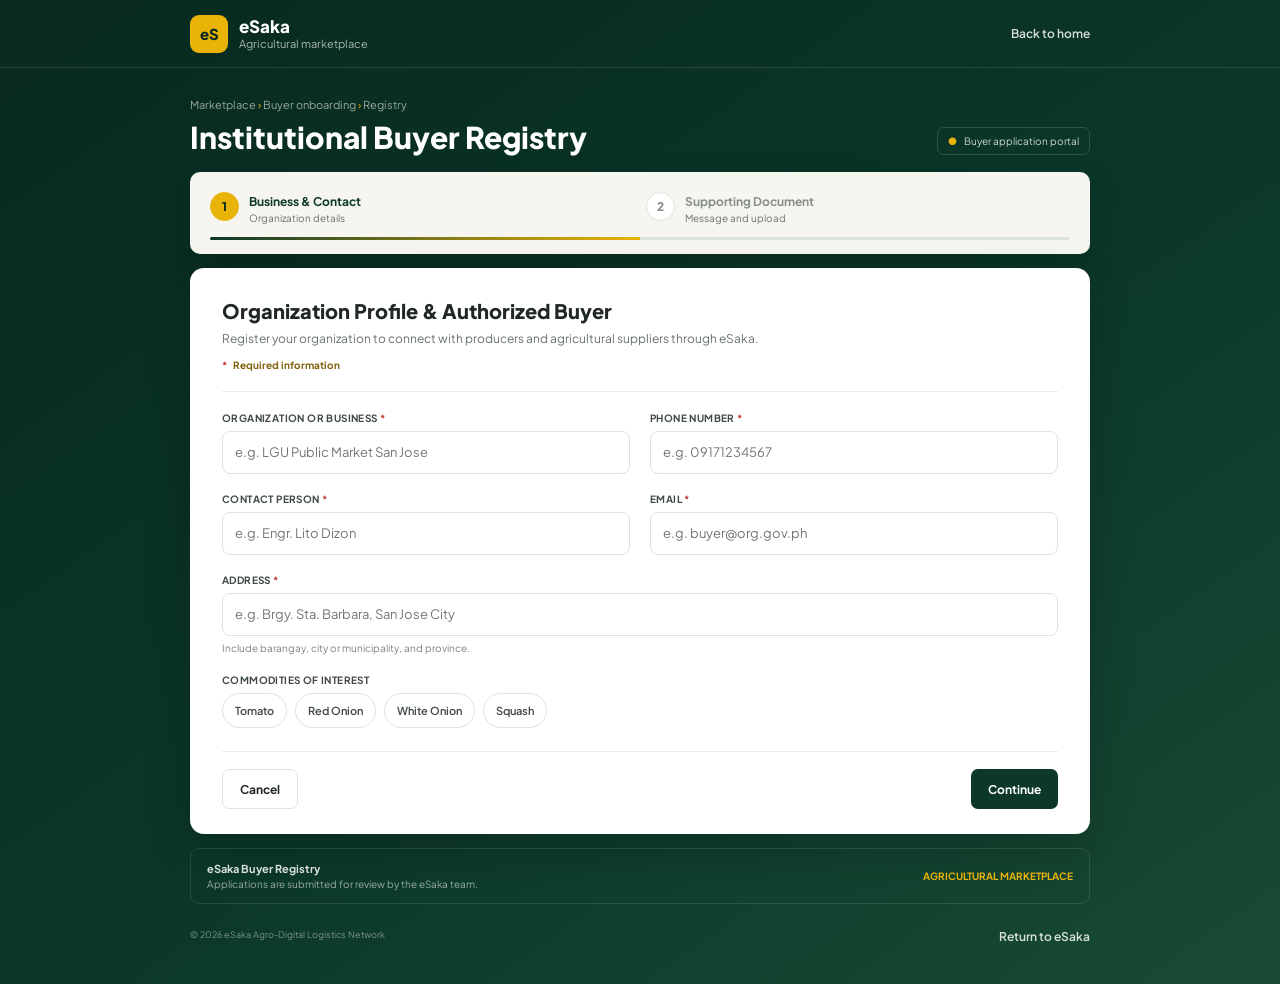
==== frontend/buyer-registry.html @ 0040a069 "Enhance buyer registry form with improved styling, layout, and functionality; add progress indicator" ====
<!DOCTYPE html>
<html lang="en">
<head>
<meta charset="UTF-8">
<meta name="viewport" content="width=device-width, initial-scale=1.0">

<title>Buyer Registry Form — eSaka</title>
<script src="assets/js/config.js"></script>

<!-- Modern Typography -->
<link rel="preconnect" href="https://fonts.googleapis.com">
<link rel="preconnect" href="https://fonts.gstatic.com" crossorigin>
<link href="https://fonts.googleapis.com/css2?family=Plus+Jakarta+Sans:wght@400;500;600;700;800&display=swap" rel="stylesheet">

<link rel="stylesheet" href="assets/css/base.css">

<style>
  :root {
    --cream: #F2EDE1;
    --white: #FBF8F1;
    --ink: #2E2A22;
    --muted: #625E52;
    --border: #DFD8C6;
    --border-light: #ECE5D4;
    --green: #5B6B4F;
    --green-dark: #445439;
    --green-light: #E7EDDF;
    --brown: #C08A4E;
    --radius-sm: 8px;
    --radius-md: 16px;
    --radius-lg: 24px;
  }

  * {
    margin: 0;
    padding: 0;
    box-sizing: border-box;
  }

  html,
  body {
    width: 100%;
    min-height: 100vh;
    font-family: 'Plus Jakarta Sans', sans-serif;
    color: var(--ink);
    background:
      linear-gradient(rgba(46, 60, 40, 0.65), rgba(46, 60, 40, 0.75)),
      url('images/esakapic.png') no-repeat center center fixed;
    background-size: cover;
    display: flex;
    align-items: center;
    justify-content: center;
    padding: 40px 24px;
    -webkit-font-smoothing: antialiased;
  }

  .frame {
    width: 95%;
    max-width: 1280px;
    display: flex;
    align-items: center;
    justify-content: center;
  }

  .page-inner {
    width: 100%;
    background: var(--cream);
    border: 1.5px solid var(--border);
    border-radius: var(--radius-lg);
    box-shadow: 0 20px 50px rgba(20, 35, 15, 0.35);
    padding: 48px 64px 54px;
    animation: fadeIn 0.3s ease-in-out;
  }

  @keyframes fadeIn {
    from { opacity: 0; transform: translateY(10px); }
    to { opacity: 1; transform: translateY(0); }
  }

  /* --- BRAND LOGOS --- */
  .brand {
    display: flex;
    align-items: center;
    justify-content: center;
    gap: 20px;
    margin-bottom: 34px;
  }

  .brand-logo-img {
    height: 90px;
    width: auto;
    object-fit: contain;
    display: block;
  }

  .brand-name-img {
    height: 93px;
    width: auto;
    object-fit: contain;
    display: block;
  }

  /* --- CARD INNER --- */
  .card {
    background: var(--white);
    border: 1.5px solid var(--border);
    border-radius: var(--radius-md);
    padding: 44px 56px 40px;
  }

  .card h1 {
    font-size: 26px;
    font-weight: 800;
    letter-spacing: 0.01em;
    color: var(--green);
    text-align: center;
    text-transform: uppercase;
    margin-bottom: 36px;
  }

  .step {
    display: none;
  }

  .step.active-step {
    display: block;
  }

  .form-grid {
    display: grid;
    grid-template-columns: 1fr 1fr;
    gap: 26px 44px;
  }

  .field label {
    display: block;
    font-size: 13px;
    font-weight: 700;
    color: var(--ink);
    text-transform: uppercase;
    letter-spacing: 0.03em;
    margin-bottom: 8px;
  }

  .field label .req {
    color: #C0392B;
  }

  .field input,
  .field textarea {
    width: 100%;
    padding: 13px 18px;
    font-size: 14.5px;
    font-family: inherit;
    border: 1.5px solid var(--border);
    border-radius: var(--radius-sm);
    background: #fff;
    color: var(--ink);
    outline: none;
    transition: all 0.2s ease;
    box-sizing: border-box;
  }

  .field input:focus,
  .field textarea:focus {
    border-color: var(--green);
    box-shadow: 0 0 0 3.5px rgba(91, 107, 79, 0.16);
  }

  .field textarea {
    resize: vertical;
    min-height: 160px;
  }

  /* ================================
     FILE UPLOAD & PREVIEW  (MAIN CSS)
  ================================ */
  .upload-box {
    display: flex;
    flex-direction: column;
    gap: 12px;
    width: 100%;
  }

  .upload-box input[type="text"] {
    width: 100%;
    cursor: default;
    background: #FAF8F5;
  }

  .select-file-btn {
    align-self: flex-start;
    padding: 11px 24px;
    font-size: 13.5px;
    font-weight: 600;
    font-family: inherit;
    border: 1.5px solid var(--border);
    border-radius: var(--radius-sm);
    background: #fff;
    color: var(--ink);
    cursor: pointer;
    transition: all 0.2s ease;
  }

  .select-file-btn:hover {
    background: var(--green);
    border-color: var(--green);
    color: #fff;
  }

  /* Preview container */
  .file-preview {
    display: none;
    width: 100%;
    height: 360px;
    margin-top: 4px;
    border: 1.5px solid var(--border);
    border-radius: var(--radius-sm);
    background: #F7F4EC;
    overflow: hidden;
    align-items: center;
    justify-content: center;
  }

  .file-preview.show {
    display: flex;
  }

  /* Image preview */
  .image-preview {
    display: none;
    width: 100%;
    height: 100%;
    object-fit: contain;
    padding: 12px;
    background: #fff;
  }

  .image-preview.show {
    display: block;
  }

  /* PDF preview */
  .pdf-preview {
    display: none;
    width: 100%;
    height: 100%;
    border: none;
    background: #fff;
  }

  .pdf-preview.show {
    display: block;
  }

  /* Remove button */
  .remove-file-btn {
    display: none;
    align-self: flex-start;
    padding: 9px 18px;
    font-size: 13px;
    font-weight: 600;
    font-family: inherit;
    border: 1.5px solid #C0392B;
    border-radius: var(--radius-sm);
    background: #fff;
    color: #C0392B;
    cursor: pointer;
    transition: all 0.2s ease;
  }

  .remove-file-btn.show {
    display: inline-flex;
  }

  .remove-file-btn:hover {
    background: #C0392B;
    color: #fff;
  }

  /* File hint */
  .file-hint {
    font-size: 12.5px;
    color: var(--muted);
    margin-top: -2px;
  }

  .form-error {
    display: none;
    background: #FCE8E6;
    border: 1.5px solid #F5C2C7;
    color: #A51D24;
    font-size: 14px;
    font-weight: 600;
    padding: 12px 18px;
    border-radius: var(--radius-sm);
    margin-bottom: 24px;
  }

  .form-error.show {
    display: block;
  }

  .card-footer {
    display: flex;
    justify-content: flex-end;
    gap: 14px;
    margin-top: 36px;
  }

  .btn-outline,
  .btn-filled {
    font-family: inherit;
    font-size: 14.5px;
    font-weight: 700;
    padding: 11px 32px;
    border-radius: var(--radius-sm);
    cursor: pointer;
    transition: all 0.2s ease;
  }

  .btn-outline {
    border: 1.5px solid var(--border);
    background: #FFFFFF;
    color: var(--ink);
  }

  .btn-outline:hover {
    background: var(--cream);
    border-color: var(--green);
  }

  .btn-filled {
    border: none;
    background: var(--green);
    color: #fff;
  }

  .btn-filled:hover {
    background: var(--green-dark);
    transform: translateY(-1px);
  }

  .btn-filled:active,
  .btn-outline:active {
    transform: translateY(0);
  }

  .btn-filled:disabled {
    opacity: 0.65;
    cursor: not-allowed;
  }

  /* --- MODALS --- */
  .modal-overlay {
    display: none;
    position: fixed;
    inset: 0;
    background: rgba(30, 35, 28, 0.65);
    backdrop-filter: blur(2px);
    align-items: center;
    justify-content: center;
    z-index: 99999;
  }

  .modal-overlay.show {
    display: flex;
  }

  .modal-box {
    background: var(--cream);
    border: 1.5px solid var(--border);
    border-radius: var(--radius-md);
    padding: 38px 48px 34px;
    text-align: center;
    box-shadow: 0 16px 40px rgba(0, 0, 0, 0.28);
    max-width: 480px;
    width: calc(100% - 40px);
  }

  .modal-box h2 {
    font-size: 22px;
    font-weight: 800;
    color: var(--green);
    margin-bottom: 12px;
  }

  .modal-box p {
    font-size: 14.5px;
    color: var(--ink);
    margin-bottom: 24px;
    line-height: 1.5;
  }

  .modal-actions {
    display: flex;
    justify-content: center;
    gap: 14px;
  }

  .modal-ok {
    border: none;
    background: var(--green);
    color: #fff;
    font-family: inherit;
    font-size: 14.5px;
    font-weight: 700;
    padding: 11px 36px;
    border-radius: var(--radius-sm);
    cursor: pointer;
    transition: background 0.2s ease;
  }

  .modal-ok:hover {
    background: var(--green-dark);
  }

  /* ================================
     RESPONSIVE (MOBILE)
  ================================ */
  @media (max-width: 900px) {
    .page-inner {
      padding: 32px 24px 36px;
    }
    .card {
      padding: 30px 24px 26px;
    }
    .form-grid {
      grid-template-columns: 1fr;
      gap: 18px;
    }
    .brand-logo-img {
      height: 70px;
    }
    .brand-name-img {
      height: 72px;
    }
    .file-preview {
      height: 280px;
    }
  }

  :root {
    --forest: #0B382A;
    --forest-deep: #08291F;
    --forest-soft: #14532D;
    --gold: #EAB308;
    --cream: #F6F5EF;
    --white: #FFFFFF;
    --ink: #202824;
    --muted: #69736C;
    --border: #DCE4DC;
    --border-light: #E9EEE9;
    --green: #0B382A;
    --green-dark: #08291F;
    --green-light: #E8F0E9;
    --radius-sm: 7px;
    --radius-md: 10px;
    --radius-lg: 14px;
  }

  html, body {
    min-height: 100%;
    height: auto;
    display: block;
    padding: 0;
    background: linear-gradient(145deg, var(--forest-deep), var(--forest) 56%, #194B34);
    color: var(--ink);
  }
  body { min-height: 100vh; }
  .topbar {
    min-height: 68px;
    padding: 12px max(24px, calc((100vw - 900px) / 2));
    display: flex;
    align-items: center;
    justify-content: space-between;
    border-bottom: 1px solid rgba(255,255,255,.12);
    color: #fff;
  }
  .brand { display: flex; align-items: center; gap: 11px; margin: 0; text-decoration: none; }
  .brand-mark { display: grid; place-items: center; width: 38px; height: 38px; border-radius: 9px; background: var(--gold); color: var(--forest-deep); font-size: 15px; font-weight: 800; }
  .brand-copy { display: grid; gap: 2px; }
  .brand-name { color: #fff; font-size: 17px; font-weight: 800; line-height: 1.1; }
  .brand-sub { color: rgba(255,255,255,.66); font-size: 11px; }
  .topbar-link { color: rgba(255,255,255,.84); font-size: 12px; font-weight: 600; text-decoration: none; }
  .topbar-link:hover { color: var(--gold); }
  .frame { width: min(100% - 32px, 900px); max-width: 900px; margin: 0 auto; padding: 30px 0 40px; display: block; }
  .page-inner { width: 100%; padding: 0; background: transparent; border: 0; border-radius: 0; box-shadow: none; animation: fadeIn .3s ease-in-out; }
  .page-heading { margin: 0 0 17px; }
  .crumbs { margin-bottom: 8px; color: rgba(255,255,255,.58); font-size: 11px; }
  .crumbs span { color: var(--gold); }
  .heading-row { display: flex; align-items: end; justify-content: space-between; gap: 14px; }
  .page-heading h1 { color: #fff; font-size: clamp(23px, 4vw, 30px); font-weight: 800; line-height: 1.2; }
  .secure-note { display: inline-flex; align-items: center; gap: 7px; padding: 7px 10px; border: 1px solid rgba(255,255,255,.15); border-radius: 7px; color: rgba(255,255,255,.8); font-size: 10px; white-space: nowrap; }
  .secure-note span { color: var(--gold); }

  .progress-card { margin-bottom: 14px; padding: 17px 20px 14px; border-radius: var(--radius-md); background: var(--cream); box-shadow: 0 14px 36px rgba(0,0,0,.16); }
  .step-list { display: grid; grid-template-columns: 1fr 1fr; gap: 12px; }
  .step-indicator { display: flex; align-items: center; gap: 10px; color: #879087; }
  .step-number { display: grid; place-items: center; width: 29px; height: 29px; flex: 0 0 29px; border: 1px solid var(--border); border-radius: 50%; background: #fff; font-size: 12px; font-weight: 800; }
  .step-indicator.active { color: var(--forest); }
  .step-indicator.active .step-number { border-color: var(--gold); background: var(--gold); color: var(--forest-deep); }
  .step-indicator.done .step-number { border-color: var(--forest); background: var(--forest); color: #fff; }
  .step-label { font-size: 12px; font-weight: 700; }
  .step-caption { display: block; margin-top: 2px; color: var(--muted); font-size: 10px; }
  .progress-track { height: 3px; margin-top: 13px; border-radius: 3px; background: var(--border); overflow: hidden; }
  .progress-fill { width: 50%; height: 100%; background: linear-gradient(90deg, var(--forest), var(--gold)); transition: width .25s ease; }

  .card { padding: 30px 32px 25px; border: 0; border-radius: var(--radius-lg); background: var(--white); box-shadow: 0 18px 45px rgba(0,0,0,.2); }
  .card-heading { padding-bottom: 18px; border-bottom: 1px solid var(--border-light); }
  .card-heading h2 { color: var(--ink); font-size: 20px; font-weight: 800; line-height: 1.3; }
  .card-heading p { max-width: 620px; margin-top: 6px; color: var(--muted); font-size: 12px; line-height: 1.55; }
  .required-note { display: inline-flex; gap: 6px; margin-top: 10px; color: #80600A; font-size: 10px; font-weight: 700; }
  .required-note span { color: #C0392B; }
  .step { padding-top: 20px; }
  .form-grid { gap: 19px 20px; }
  .field label { margin-bottom: 7px; color: #3F4A42; font-size: 10px; letter-spacing: .04em; }
  .field input, .field textarea { min-height: 43px; padding: 10px 12px; border-color: var(--border); border-radius: 8px; font-size: 13px; }
  .field input:focus, .field textarea:focus { border-color: var(--forest-soft); box-shadow: 0 0 0 3px rgba(20,83,45,.1); }
  .field-hint, .file-hint { margin-top: 5px; color: #7A847C; font-size: 10px; line-height: 1.45; }
  .commodity-field { grid-column: 1 / -1; }
  .commodity-list { display: flex; flex-wrap: wrap; gap: 8px; }
  .commodity-chip { min-height: 35px; padding: 7px 12px; border: 1px solid var(--border); border-radius: 18px; background: #fff; color: #3F4A42; font: 600 11px 'Plus Jakarta Sans', sans-serif; cursor: pointer; transition: background .15s ease, border-color .15s ease, color .15s ease; }
  .commodity-chip:hover { border-color: var(--forest-soft); }
  .commodity-chip[aria-pressed="true"] { border-color: var(--forest); background: var(--forest); color: #fff; }
  .commodity-chip:focus-visible, button:focus-visible, a:focus-visible { outline: 3px solid rgba(234,179,8,.65); outline-offset: 2px; }
  .upload-box { gap: 9px; }
  .upload-box input[type="text"] { min-height: 43px; }
  .select-file-btn, .remove-file-btn { padding: 9px 14px; border-radius: 7px; font-size: 12px; }
  .select-file-btn:hover { background: var(--forest); }
  .file-preview { height: 290px; border-radius: 8px; }
  .form-error { margin: 0 0 14px; padding: 10px 12px; border-radius: 7px; font-size: 12px; }
  .card-footer { justify-content: space-between; margin-top: 23px; padding-top: 17px; border-top: 1px solid var(--border-light); }
  .btn-outline, .btn-filled, .modal-ok { min-height: 40px; padding: 9px 17px; border-radius: 7px; font-size: 12px; }
  .btn-outline { border-color: var(--border); }
  .btn-outline:hover { background: var(--cream); }
  .btn-filled, .modal-ok { background: var(--forest); }
  .btn-filled:hover, .modal-ok:hover { background: var(--forest-deep); }
  .btn-filled:disabled { transform: none; }
  .trust-line { display: flex; align-items: center; justify-content: space-between; gap: 12px; margin-top: 14px; padding: 13px 16px; border: 1px solid rgba(255,255,255,.1); border-radius: 9px; color: rgba(255,255,255,.84); }
  .trust-line strong { display: block; font-size: 11px; }
  .trust-line p { margin-top: 3px; color: rgba(255,255,255,.58); font-size: 10px; }
  .trust-tag { color: var(--gold); font-size: 10px; font-weight: 700; white-space: nowrap; }
  .site-footer { display: flex; justify-content: space-between; gap: 10px; margin-top: 25px; color: rgba(255,255,255,.45); font-size: 9px; }
  .modal-box { border: 0; border-radius: 12px; background: #fff; }
  .modal-box h2 { color: var(--forest); }
  .modal-ok { min-width: 100px; }

  @media (max-width: 640px) {
    .topbar { min-height: 60px; padding: 10px 16px; }
    .brand-sub { font-size: 9px; }
    .frame { width: calc(100% - 24px); padding: 23px 0 28px; }
    .heading-row { align-items: flex-start; flex-direction: column; gap: 9px; }
    .secure-note { font-size: 9px; }
    .progress-card { padding: 14px 13px 12px; }
    .step-list { gap: 6px; }
    .step-indicator { align-items: flex-start; gap: 7px; }
    .step-number { width: 25px; height: 25px; flex-basis: 25px; }
    .step-label { font-size: 10px; }
    .step-caption { font-size: 9px; }
    .card { padding: 22px 16px 18px; }
    .card-heading h2 { font-size: 17px; }
    .form-grid { gap: 15px; }
    .card-footer { gap: 9px; }
    .btn-outline, .btn-filled { padding-inline: 12px; }
    .trust-line { align-items: flex-start; flex-direction: column; }
    .site-footer { flex-direction: column; }
  }

  @media (prefers-reduced-motion: reduce) {
    *, *::before, *::after { animation-duration: .01ms !important; transition-duration: .01ms !important; }
  }
</style>
</head>

<body>

<header class="topbar">
  <a class="brand" href="index.html" aria-label="eSaka home">
    <span class="brand-mark" aria-hidden="true">eS</span>
    <span class="brand-copy">
      <span class="brand-name">eSaka</span>
      <span class="brand-sub">Agricultural marketplace</span>
    </span>
  </a>
  <a class="topbar-link" href="index.html">Back to home</a>
</header>

<div class="frame">
  <div class="page-inner">

    <div class="page-heading">
      <div class="crumbs">Marketplace <span>›</span> Buyer onboarding <span>›</span> Registry</div>
      <div class="heading-row">
        <h1>Institutional Buyer Registry</h1>
        <div class="secure-note"><span aria-hidden="true">●</span> Buyer application portal</div>
      </div>
    </div>

    <section class="progress-card" aria-label="Registration progress">
      <div class="step-list">
        <div class="step-indicator active" data-progress-step="1">
          <span class="step-number">1</span>
          <span><span class="step-label">Business &amp; Contact</span><span class="step-caption">Organization details</span></span>
        </div>
        <div class="step-indicator" data-progress-step="2">
          <span class="step-number">2</span>
          <span><span class="step-label">Supporting Document</span><span class="step-caption">Message and upload</span></span>
        </div>
      </div>
      <div class="progress-track" aria-hidden="true"><div class="progress-fill" id="progressFill"></div></div>
    </section>

    <!-- CARD -->
    <div class="card">
      <div class="card-heading">
        <h2>Organization Profile &amp; Authorized Buyer</h2>
        <p>Register your organization to connect with producers and agricultural suppliers through eSaka.</p>
        <span class="required-note"><span>*</span> Required information</span>
      </div>

      <form id="registryForm" onsubmit="return false;">

        <!-- STEP 1 -->
        <div class="step active-step" id="step-1">
          <p class="form-error" id="step1Error">
            Please fill in all required fields.
          </p>

          <div class="form-grid">
            <div class="field">
              <label for="orgName">
                Organization or Business
                <span class="req">*</span>
              </label>
              <input
                type="text"
                id="orgName"
                placeholder="e.g. LGU Public Market San Jose"
                required
              >
            </div>

            <div class="field">
              <label for="phoneNumber">
                Phone Number
                <span class="req">*</span>
              </label>
              <input
                type="tel"
                id="phoneNumber"
                placeholder="e.g. 09171234567"
                required
              >
            </div>

            <div class="field">
              <label for="contactPerson">
                Contact Person
                <span class="req">*</span>
              </label>
              <input
                type="text"
                id="contactPerson"
                placeholder="e.g. Engr. Lito Dizon"
                required
              >
            </div>

            <div class="field">
              <label for="buyerEmail">
                Email
                <span class="req">*</span>
              </label>
              <input
                type="email"
                id="buyerEmail"
                placeholder="e.g. buyer@org.gov.ph"
                required
              >
            </div>

            <div class="field" style="grid-column: 1 / -1;">
              <label for="address">
                Address
                <span class="req">*</span>
              </label>
              <input
                type="text"
                id="address"
                placeholder="e.g. Brgy. Sta. Barbara, San Jose City"
                required
              >
              <p class="field-hint">Include barangay, city or municipality, and province.</p>
            </div>

            <div class="field commodity-field">
              <label>COMMODITIES OF INTEREST</label>
              <div class="commodity-list" id="commodityList" aria-label="Choose commodities">
                <button class="commodity-chip" type="button" data-commodity="Tomato" aria-pressed="false">Tomato</button>
                <button class="commodity-chip" type="button" data-commodity="Red Onion" aria-pressed="false">Red Onion</button>
                <button class="commodity-chip" type="button" data-commodity="White Onion" aria-pressed="false">White Onion</button>
                <button class="commodity-chip" type="button" data-commodity="Squash" aria-pressed="false">Squash</button>
              </div>
            </div>
          </div>

          <div class="card-footer">
            <button
              type="button"
              class="btn-outline"
              id="cancelStep1"
            >
              Cancel
            </button>

            <button
              type="button"
              class="btn-filled"
              id="toStep2"
            >
              Continue
            </button>
          </div>
        </div>

        <!-- STEP 2 -->
        <div class="step" id="step-2">
          <p class="form-error" id="step2Error">
            Please upload a valid document.
          </p>

          <div class="form-grid">
            <div class="field">
              <label for="message">
                Message (Optional)
              </label>
              <textarea
                id="message"
                rows="6"
                placeholder="Add any specific requirements or questions..."
              ></textarea>
              <p class="field-hint">Optional. Selected commodities will be included with your application.</p>
            </div>

            <div class="field">
              <label for="uploadName">
                Upload Documents
                <span class="req">*</span>
              </label>

              <div class="upload-box">

                <input
                  type="text"
                  id="uploadName"
                  readonly
                  placeholder="Select a document..."
                >

                <input
                  type="file"
                  id="fileInput"
                  hidden
                  accept=".jpg,.jpeg,.pdf,image/jpeg,application/pdf"
                >

                <button
                  type="button"
                  class="select-file-btn"
                  id="selectFileBtn"
                >
                  Select File
                </button>

                <!-- FILE PREVIEW -->
                <div id="filePreview" class="file-preview">

                  <img
                    id="imagePreview"
                    class="image-preview"
                    alt="Document Preview"
                  >

                  <iframe
                    id="pdfPreview"
                    class="pdf-preview"
                    title="PDF Preview"
                  ></iframe>

                </div>

                <!-- REMOVE FILE -->
                <button
                  type="button"
                  id="removeFileBtn"
                  class="remove-file-btn"
                >
                  Remove File
                </button>

                <div class="file-hint">
                  Accepted file types: JPEG / JPG and PDF. One attachment only.
                </div>

              </div>
            </div>
          </div>

          <div class="card-footer">
            <button
              type="button"
              class="btn-outline"
              id="backToStep1"
            >
              Back
            </button>

            <button
              type="button"
              class="btn-filled"
              id="submitBtn"
            >
              Submit Application
            </button>
          </div>
        </div>

      </form>
    </div>

    <aside class="trust-line">
      <div>
        <strong>eSaka Buyer Registry</strong>
        <p>Applications are submitted for review by the eSaka team.</p>
      </div>
      <span class="trust-tag">AGRICULTURAL MARKETPLACE</span>
    </aside>

    <footer class="site-footer">
      <span>© 2026 eSaka Agro-Digital Logistics Network</span>
      <a class="topbar-link" href="index.html">Return to eSaka</a>
    </footer>

  </div>
</div>

<!-- CONFIRMATION MODAL -->
<div class="modal-overlay" id="confirmModal">
  <div class="modal-box">
    <h2>Confirm Submission</h2>
    <p>
      Are you sure you want to submit your buyer registration application? Please verify that all details and documents provided are correct.
    </p>
    <div class="modal-actions">
      <button class="btn-outline" id="confirmCancelBtn" type="button">
        Cancel
      </button>
      <button class="modal-ok" id="confirmProceedBtn" type="button">
        Confirm & Submit
      </button>
    </div>
  </div>
</div>

<!-- SUCCESS MODAL -->
<div class="modal-overlay" id="submittedModal">
  <div class="modal-box">
    <h2>Submission Successful!</h2>
    <p>
      Your buyer registry application has been submitted successfully.
      Your application is now pending verification.
    </p>
    <button class="modal-ok" id="modalOkBtn" type="button">
      OK
    </button>
  </div>
</div>

<!-- ERROR MODAL -->
<div class="modal-overlay" id="errorModal">
  <div class="modal-box">
    <h2>Submission Failed</h2>
    <p id="errorModalMessage">
      Something went wrong while submitting your application.
    </p>
    <button class="modal-ok" id="errorModalOkBtn" type="button">
      OK
    </button>
  </div>
</div>

<script>
const API_BASE_URL = window.API_BASE_URL || "http://127.0.0.1:8000";
const BUYER_REGISTRY_ENDPOINT = `${API_BASE_URL}/api/buyer-registry/buyer-registry`;

const step1 = document.getElementById("step-1");
const step2 = document.getElementById("step-2");
const registryForm = document.getElementById("registryForm");
const step1Error = document.getElementById("step1Error");
const step2Error = document.getElementById("step2Error");
const fileInput = document.getElementById("fileInput");
const uploadName = document.getElementById("uploadName");
const submitBtn = document.getElementById("submitBtn");
const filePreview = document.getElementById("filePreview");
const imagePreview = document.getElementById("imagePreview");
const pdfPreview = document.getElementById("pdfPreview");
const removeFileBtn = document.getElementById("removeFileBtn");

const confirmModal = document.getElementById("confirmModal");
const confirmCancelBtn = document.getElementById("confirmCancelBtn");
const confirmProceedBtn = document.getElementById("confirmProceedBtn");

const submittedModal = document.getElementById("submittedModal");
const errorModal = document.getElementById("errorModal");
const errorModalMessage = document.getElementById("errorModalMessage");
const progressFill = document.getElementById("progressFill");

function updateProgress(activeStep) {
  document.querySelectorAll("[data-progress-step]").forEach(function(indicator) {
    const stepNumber = Number(indicator.dataset.progressStep);
    indicator.classList.toggle("active", stepNumber === activeStep);
    indicator.classList.toggle("done", stepNumber < activeStep);
  });
  progressFill.style.width = activeStep === 1 ? "50%" : "100%";
}

function showStep(step) {
  [step1, step2].forEach(function(s) {
    s.classList.remove("active-step");
  });
  step.classList.add("active-step");
  updateProgress(step === step1 ? 1 : 2);
}

document.querySelectorAll(".commodity-chip").forEach(function(chip) {
  chip.addEventListener("click", function() {
    const isSelected = chip.getAttribute("aria-pressed") === "true";
    chip.setAttribute("aria-pressed", String(!isSelected));
  });
});

document.getElementById("cancelStep1").addEventListener("click", function() {
  window.location.href = "index.html";
});

document.getElementById("toStep2").addEventListener("click", function() {
  const orgName = document.getElementById("orgName").value.trim();
  const contactPerson = document.getElementById("contactPerson").value.trim();
  const address = document.getElementById("address").value.trim();
  const phoneNumber = document.getElementById("phoneNumber").value.trim();
  const buyerEmail = document.getElementById("buyerEmail").value.trim();

  if (!orgName || !contactPerson || !address || !phoneNumber || !buyerEmail) {
    step1Error.textContent = "Please fill in all required fields.";
    step1Error.classList.add("show");
    return;
  }

  // ✅ PHONE NUMBER VALIDATION — 11 digits only
  if (!/^09\d{9}$/.test(phoneNumber)) {
    step1Error.textContent = "Please enter a valid Philippine phone number with 11 digits (e.g., 09171234567).";
    step1Error.classList.add("show");
    return;
  }

  const emailPattern = /^[^\s@]+@[^\s@]+\.[^\s@]+$/;
  if (!emailPattern.test(buyerEmail)) {
    step1Error.textContent = "Please enter a valid email address.";
    step1Error.classList.add("show");
    return;
  }

  step1Error.classList.remove("show");
  showStep(step2);
});

document.getElementById("backToStep1").addEventListener("click", function() {
  step2Error.classList.remove("show");
  showStep(step1);
});

document.getElementById("selectFileBtn").addEventListener("click", function() {
  fileInput.click();
});

fileInput.addEventListener("change", function() {

  if (!fileInput.files.length) {
    clearFilePreview();
    return;
  }

  const file = fileInput.files[0];
  const fileName = file.name.toLowerCase();

  const allowedExtensions = [".jpg", ".jpeg", ".pdf"];

  const validExtension = allowedExtensions.some(function(extension) {
    return fileName.endsWith(extension);
  });

  const validMime =
    file.type === "image/jpeg" ||
    file.type === "application/pdf";

  // INVALID FILE
  if (!validExtension || !validMime) {

    fileInput.value = "";
    uploadName.value = "";

    clearFilePreview();

    step2Error.textContent =
      "Invalid file. Please upload JPEG/JPG or PDF only.";

    step2Error.classList.add("show");

    return;
  }

  // VALID FILE
  uploadName.value = file.name;
  step2Error.classList.remove("show");

  const fileURL = URL.createObjectURL(file);

  // Reset previews first
  imagePreview.classList.remove("show");
  pdfPreview.classList.remove("show");

  // IMAGE PREVIEW
  if (file.type === "image/jpeg") {
    imagePreview.src = fileURL;
    imagePreview.classList.add("show");
  }

  // PDF PREVIEW
  else if (file.type === "application/pdf") {
    pdfPreview.src = fileURL;
    pdfPreview.classList.add("show");
  }

  filePreview.classList.add("show");
  removeFileBtn.classList.add("show");
});

function clearFilePreview() {

  fileInput.value = "";
  uploadName.value = "";

  imagePreview.src = "";
  pdfPreview.src = "";

  imagePreview.classList.remove("show");
  pdfPreview.classList.remove("show");

  filePreview.classList.remove("show");
  removeFileBtn.classList.remove("show");
}

removeFileBtn.addEventListener("click", function() {
  clearFilePreview();
  step2Error.classList.remove("show");
});

/* PINDOT NG SUBMIT APPLICATION -> MAGBUBUKAS ANG CONFIRM MODAL */
submitBtn.addEventListener("click", function(e) {
  e.preventDefault();

  if (!fileInput.files.length) {
    step2Error.textContent = "Please upload a document before submitting.";
    step2Error.classList.add("show");
    return;
  }

  const file = fileInput.files[0];
  const fileName = file.name.toLowerCase();
  const allowedExtensions = [".jpg", ".jpeg", ".pdf"];
  const validExtension = allowedExtensions.some(function(extension) {
    return fileName.endsWith(extension);
  });
  const validMime = file.type === "image/jpeg" || file.type === "application/pdf";

  if (!validExtension || !validMime) {
    step2Error.textContent = "Invalid file. Please upload JPEG/JPG or PDF only.";
    step2Error.classList.add("show");
    return;
  }

  step2Error.classList.remove("show");
  confirmModal.classList.add("show");
});

/* CANCEL SA CONFIRM MODAL */
confirmCancelBtn.addEventListener("click", function(e) {
  e.preventDefault();
  confirmModal.classList.remove("show");
});

/* CONFIRM & SUBMIT SA MODAL */
confirmProceedBtn.addEventListener("click", async function(e) {
  e.preventDefault();
  confirmModal.classList.remove("show");
  await executeSubmission();
});

/* FETCH DISPATCH */
async function executeSubmission() {
  const file = fileInput.files[0];

  const formData = new FormData();
  formData.append("organization", document.getElementById("orgName").value.trim());
  formData.append("contact_person", document.getElementById("contactPerson").value.trim());
  formData.append("phone_number", document.getElementById("phoneNumber").value.trim());
  formData.append("email_address", document.getElementById("buyerEmail").value.trim());
  formData.append("address", document.getElementById("address").value.trim());
  const selectedCommodities = Array.from(document.querySelectorAll('.commodity-chip[aria-pressed="true"]'))
    .map(function(chip) { return chip.dataset.commodity; });
  const buyerMessage = document.getElementById("message").value.trim();
  const messageParts = [];
  if (selectedCommodities.length) {
    messageParts.push("Commodities of interest: " + selectedCommodities.join(", "));
  }
  if (buyerMessage) messageParts.push(buyerMessage);
  formData.append("message", messageParts.join("\n\n"));
  formData.append("document", file);

  submitBtn.disabled = true;
  submitBtn.textContent = "Submitting...";

  try {
    const response = await fetch(BUYER_REGISTRY_ENDPOINT, {
      method: "POST",
      body: formData
    });

    let data = null;
    try {
      data = await response.json();
    } catch (jsonError) {
      data = null;
    }

    if (!response.ok) {
      let errorMessage = "Unable to submit buyer registry.";
      if (data && data.detail) {
        if (Array.isArray(data.detail)) {
          errorMessage = data.detail.map(function(error) {
            return error.msg || "Invalid input.";
          }).join(", ");
        } else {
          errorMessage = data.detail;
        }
      }
      throw new Error(errorMessage);
    }

    // Mananatili ang success modal dito
    submittedModal.classList.add("show");
  } catch (error) {
    errorModalMessage.textContent = error.message || "Something went wrong while submitting your application.";
    errorModal.classList.add("show");
  } finally {
    submitBtn.disabled = false;
    submitBtn.textContent = "Submit Application";
  }
}

/* OK BUTTON CLICK PARA LUMIPAT */
document.getElementById("modalOkBtn").addEventListener("click", function(e) {
  e.preventDefault();
  window.location.href = "index.html";
});

document.getElementById("errorModalOkBtn").addEventListener("click", function(e) {
  e.preventDefault();
  errorModal.classList.remove("show");
});
</script>

</body>
</html>
---- frontend/assets/css/base.css ----
:root{
  /* ---- Core palette ---- */
  --cream:#F2EDE1;        /* page background */
  --white:#FBF8F1;        /* card / input background */
  --ink:#2E2A22;          /* primary text */
  --muted:#6b6656;        /* secondary text */
  --border:#DFD8C6;       /* hairline borders */
 
  --green:#5B6B4F;        /* brand primary — sidebar, headings, primary buttons */
  --green-dark:#495a3f;   /* hover/active state for green elements */
  --brown:#C08A4E;        /* banner/section header */
  --gold:#C9A15A;         /* accent — role label text, highlights */
 
  /* ---- Status colors (SOLID pill style — the default across the app:
     white bold text on a solid color background) ---- */
  --status-confirmed:#3d8b40;   /* Confirmed / Approved / Verified */
  --status-submitted:#d99a1b;   /* Submitted / Pending */
  --status-rejected:#a1382b;    /* Rejected / Flagged / Error */
  --status-neutral:#8a8a8a;     /* No data / cancelled / inactive */
 
  /* ---- Status colors PASTEL pill style — used for lighter-weight
     badges like role labels or secondary status, dark text on light bg ---- */
  --pastel-green-bg:#DCEAD3;
  --pastel-green-text:#3d6b3a;
  --pastel-red-bg:#F1D9D5;
  --pastel-red-text:#a1382b;
  --pastel-gold-bg:#F2E3C6;
  --pastel-gold-text:#8a6516;
 
  /* ---- Map legend colors (Leaflet marker status) ---- */
  --map-surplus:#c0392b;
  --map-deficit:#e6b800;
  --map-balanced:#3d8b40;
  --map-no-data:#8a8a8a;
 
  /* ---- Layout constants ---- */
  --sidebar-width:260px;
  --topbar-height:73px;
  --radius-sm:5px;
  --radius-md:8px;
  --radius-lg:10px;
}
 
*{ margin:0; padding:0; box-sizing:border-box; }
 
html,body{
  width:100%;
  min-height:100vh;
  font-family:'Inter', sans-serif;
  background:var(--cream);
  color:var(--ink);
}

 
a{ color:inherit; }
 
button, input, select, textarea{
  font-family:'Inter', sans-serif;
}
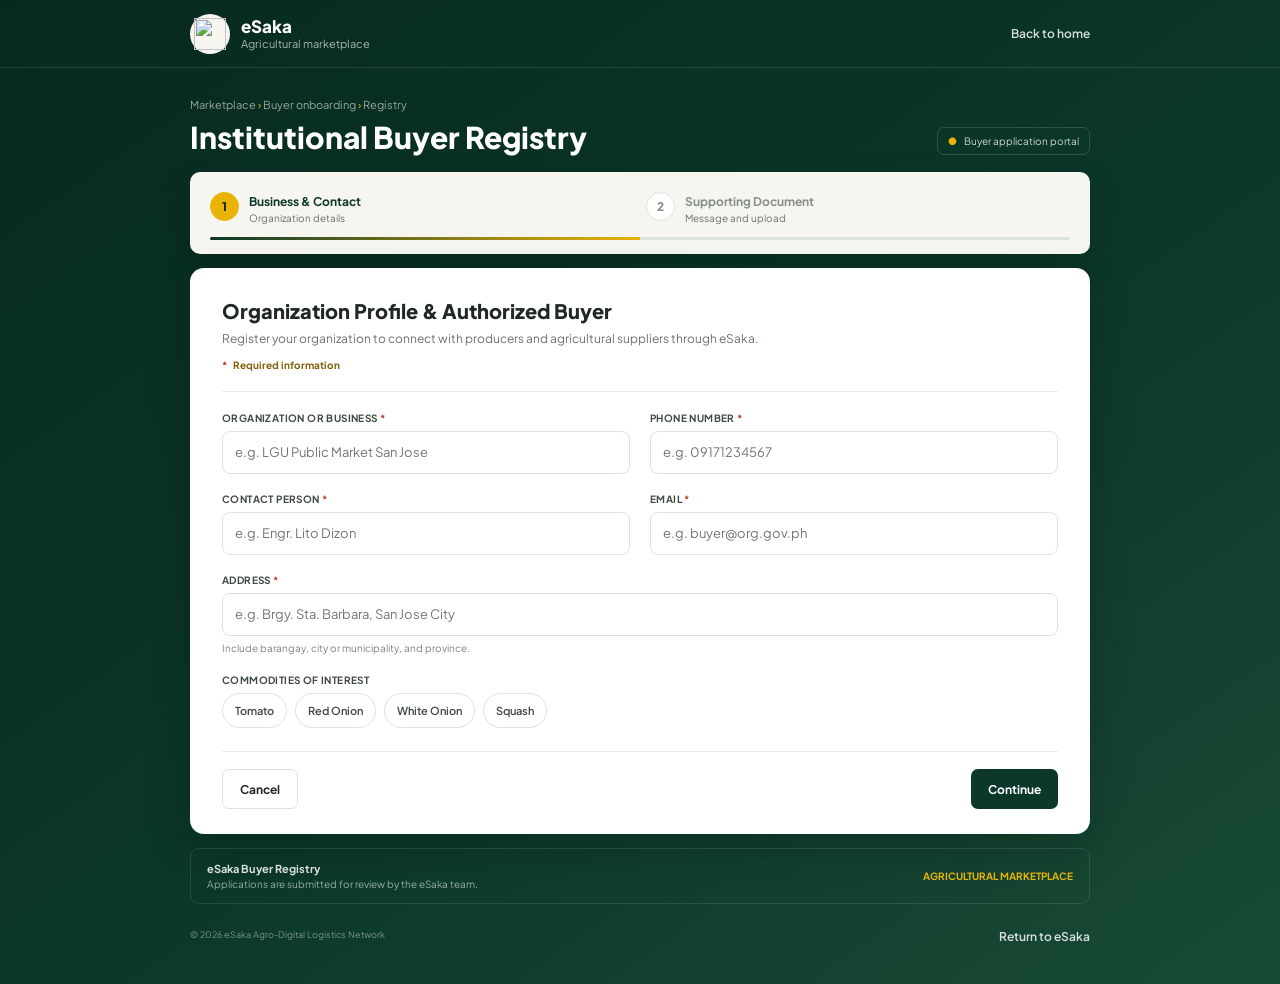
==== commit b4fad208: "Use official logo in buyer registry header" ====
--- a/frontend/buyer-registry.html
+++ b/frontend/buyer-registry.html
@@ -4,7 +4,7 @@
 <meta charset="UTF-8">
 <meta name="viewport" content="width=device-width, initial-scale=1.0">
 
-<title>Buyer Registry Form — eSaka</title>
+<title>Institutional Buyer Registry — eSaka</title>
 <script src="assets/js/config.js"></script>
 
 <!-- Modern Typography -->
@@ -478,7 +478,8 @@
     color: #fff;
   }
   .brand { display: flex; align-items: center; gap: 11px; margin: 0; text-decoration: none; }
-  .brand-mark { display: grid; place-items: center; width: 38px; height: 38px; border-radius: 9px; background: var(--gold); color: var(--forest-deep); font-size: 15px; font-weight: 800; }
+  .brand-mark { display: grid; place-items: center; width: 40px; height: 40px; padding: 4px; border-radius: 50%; background: var(--cream); }
+  .brand-mark img { display: block; width: 100%; height: 100%; object-fit: contain; }
   .brand-copy { display: grid; gap: 2px; }
   .brand-name { color: #fff; font-size: 17px; font-weight: 800; line-height: 1.1; }
   .brand-sub { color: rgba(255,255,255,.66); font-size: 11px; }
@@ -577,7 +578,7 @@
 
 <header class="topbar">
   <a class="brand" href="index.html" aria-label="eSaka home">
-    <span class="brand-mark" aria-hidden="true">eS</span>
+    <span class="brand-mark" aria-hidden="true"><img src="images/esakalogo.png" alt=""></span>
     <span class="brand-copy">
       <span class="brand-name">eSaka</span>
       <span class="brand-sub">Agricultural marketplace</span>
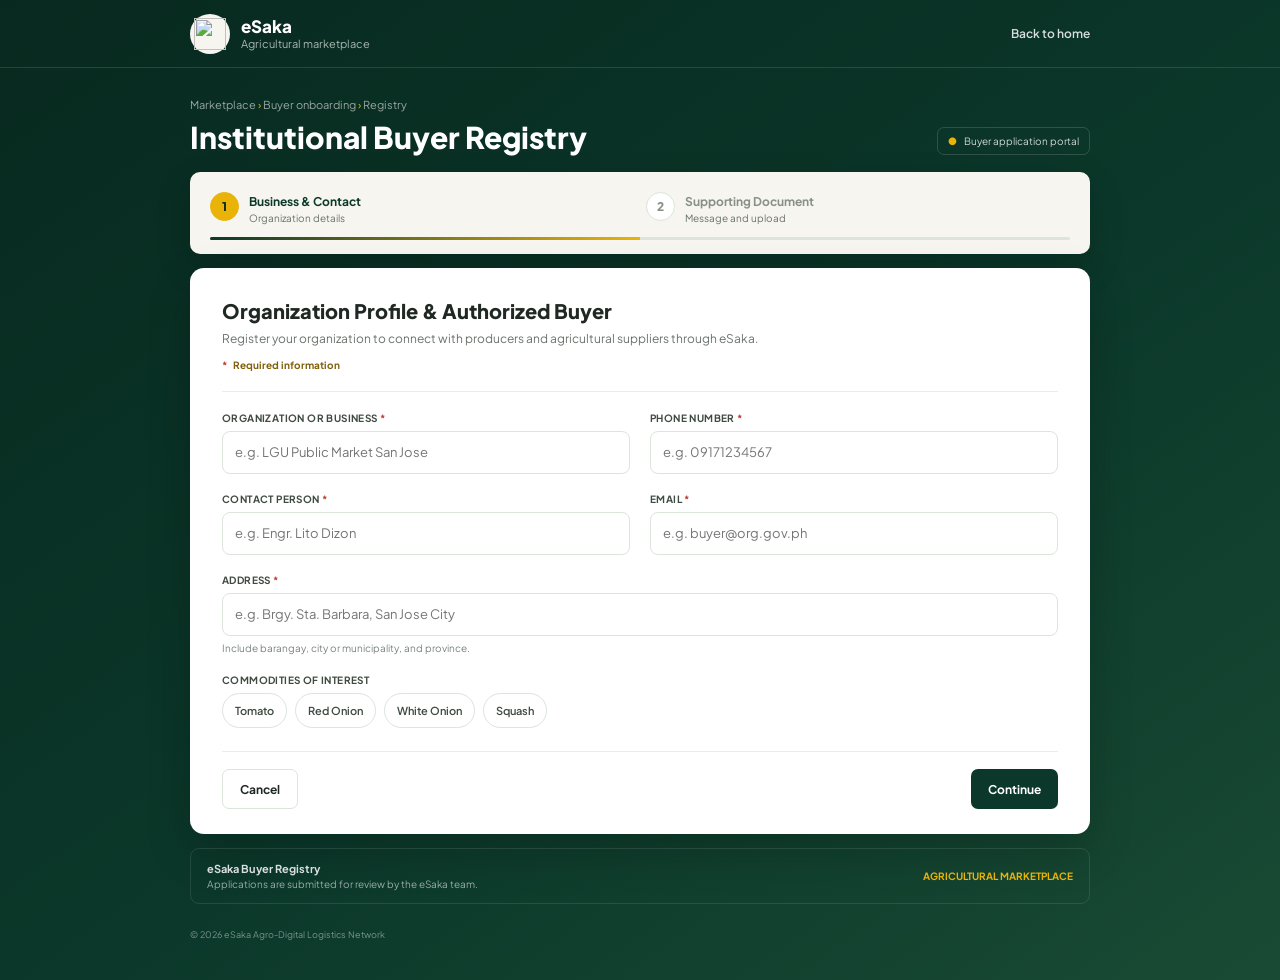
==== commit 0363201c: "refactor: update footer links for improved navigation consistency" ====
--- a/frontend/buyer-registry.html
+++ b/frontend/buyer-registry.html
@@ -840,7 +840,6 @@
 
     <footer class="site-footer">
       <span>© 2026 eSaka Agro-Digital Logistics Network</span>
-      <a class="topbar-link" href="index.html">Return to eSaka</a>
     </footer>
 
   </div>
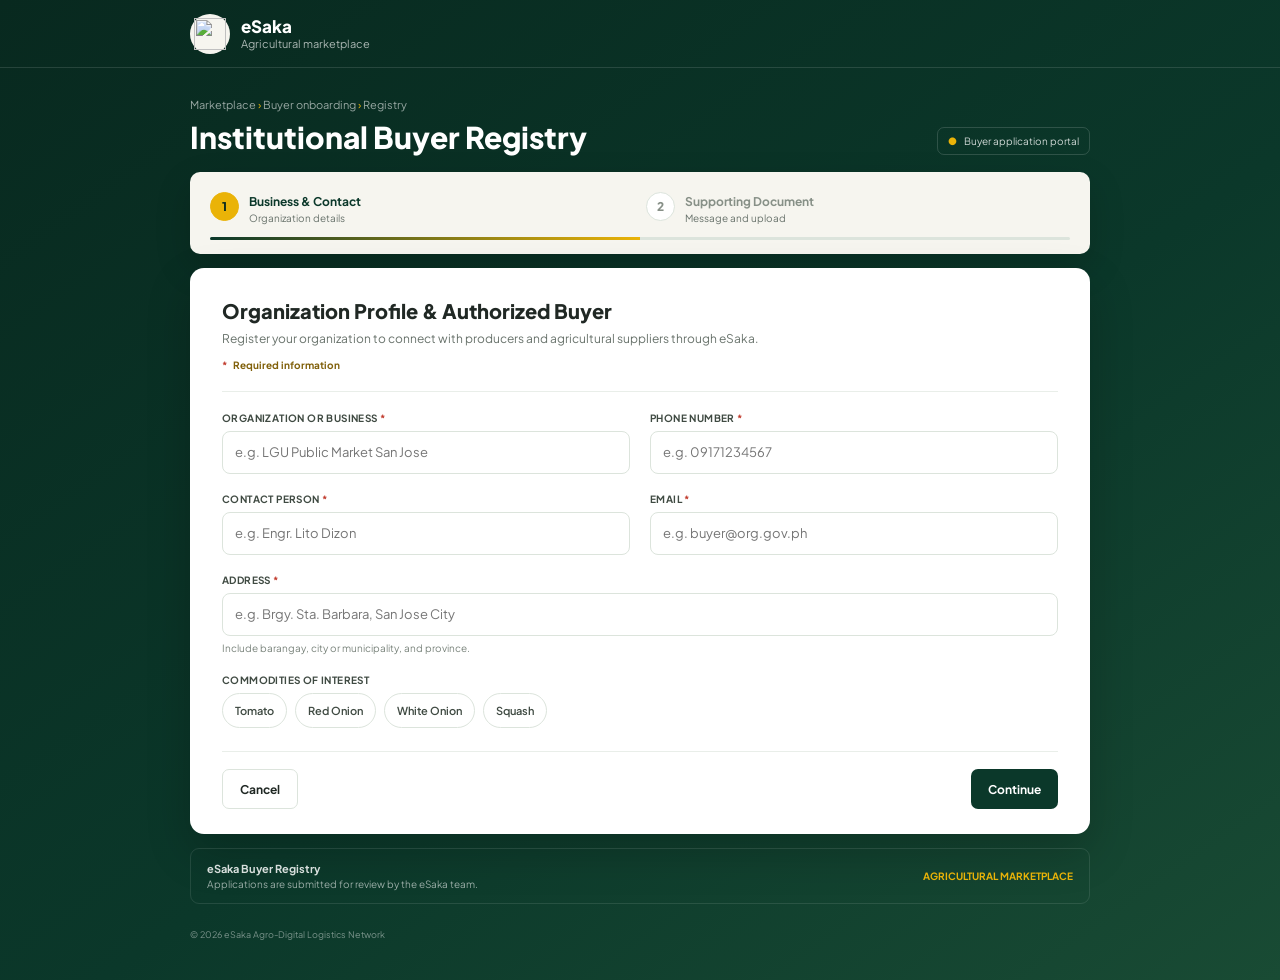
==== commit bf52e1b6: "refactor: update footer link to point to production site and improve security attributes" ====
--- a/frontend/buyer-registry.html
+++ b/frontend/buyer-registry.html
@@ -584,7 +584,6 @@
       <span class="brand-sub">Agricultural marketplace</span>
     </span>
   </a>
-  <a class="topbar-link" href="index.html">Back to home</a>
 </header>
 
 <div class="frame">
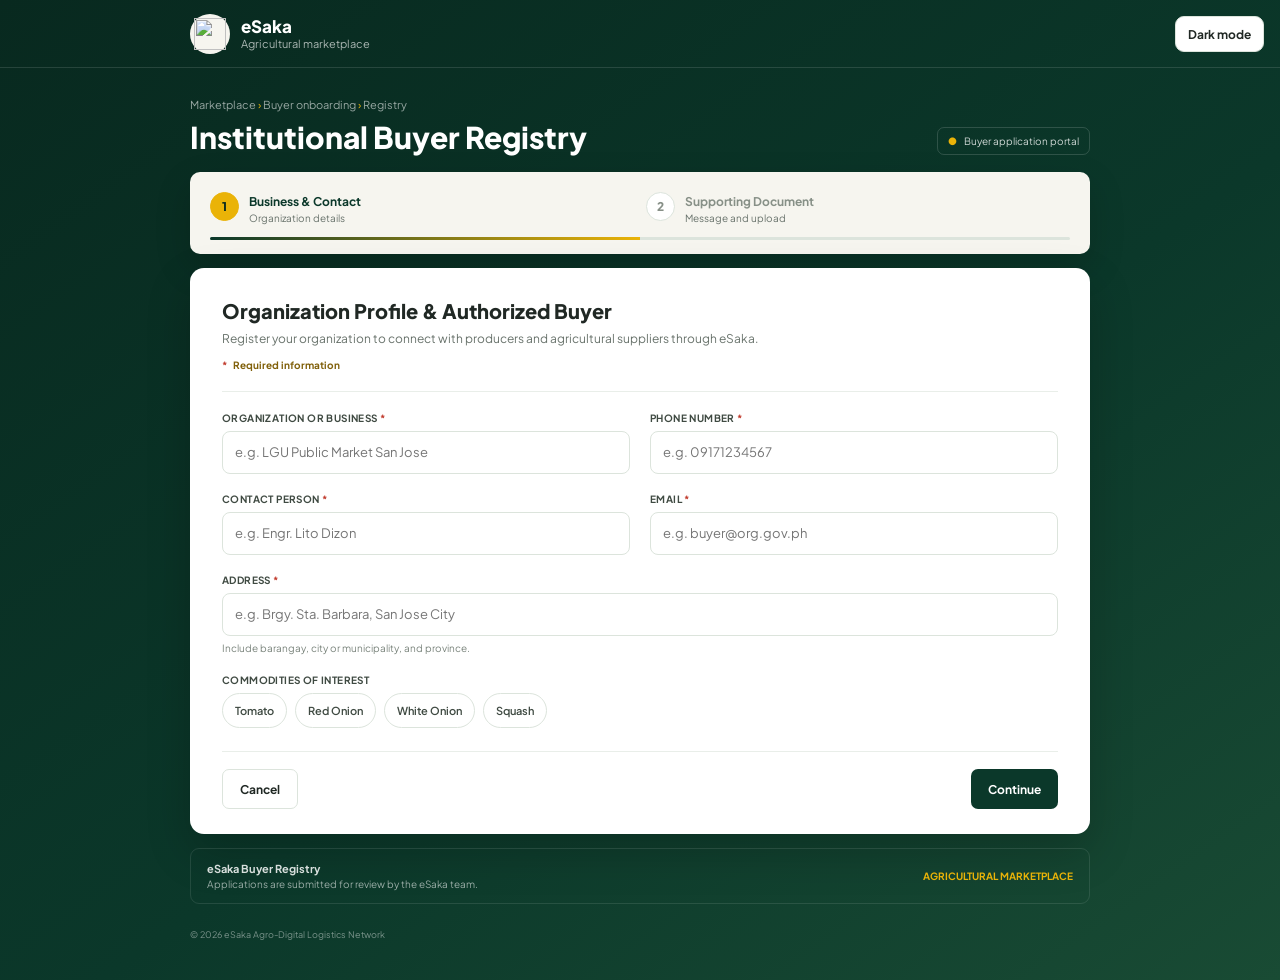
==== commit 34aef218: "feat: implement cookie-based authentication and enhance user session management - Updated authentica" ====
--- a/frontend/buyer-registry.html
+++ b/frontend/buyer-registry.html
@@ -1,6 +1,8 @@
 <!DOCTYPE html>
 <html lang="en">
 <head>
+  <link rel="stylesheet" href="assets/css/app-enhancements.css">
+  <script src="assets/js/app-enhancements.js" defer></script>
 <meta charset="UTF-8">
 <meta name="viewport" content="width=device-width, initial-scale=1.0">
 
@@ -890,7 +892,7 @@
 </div>
 
 <script>
-const API_BASE_URL = window.API_BASE_URL || "http://127.0.0.1:8000";
+const API_BASE_URL = window.API_BASE_URL || "https://esaka-backend-production.up.railway.app";
 const BUYER_REGISTRY_ENDPOINT = `${API_BASE_URL}/api/buyer-registry/buyer-registry`;
 
 const step1 = document.getElementById("step-1");
--- a/frontend/assets/css/app-enhancements.css
+++ b/frontend/assets/css/app-enhancements.css
@@ -0,0 +1,152 @@
+html[data-theme="dark"] {
+  color-scheme: dark;
+  --cream: #151b18;
+  --white: #202923;
+  --ink: #e5ece7;
+  --muted: #a4b2a9;
+  --border: #3b4941;
+  --border-light: #344139;
+  --green-light: #2b3b31;
+  --admin-canvas: #151b18;
+  --admin-surface: #202923;
+  --admin-ink: #e5ece7;
+  --admin-muted: #a4b2a9;
+  --admin-line: #3b4941;
+  --admin-green-tint: #2b3b31;
+}
+
+html[data-theme="dark"] body,
+html[data-theme="dark"] body.pc-modern {
+  background: #151b18 !important;
+  color: #e5ece7 !important;
+}
+
+html[data-theme="dark"] .card,
+html[data-theme="dark"] .modal-box,
+html[data-theme="dark"] .summary-card,
+html[data-theme="dark"] .user-info,
+html[data-theme="dark"] .search-box,
+html[data-theme="dark"] .form-field input,
+html[data-theme="dark"] .form-field select,
+html[data-theme="dark"] .form-field textarea,
+html[data-theme="dark"] input,
+html[data-theme="dark"] select,
+html[data-theme="dark"] textarea,
+html[data-theme="dark"] .btn-secondary,
+html[data-theme="dark"] .btn-outline-report,
+html[data-theme="dark"] .action-btn,
+html[data-theme="dark"] .btn-page {
+  background-color: #202923 !important;
+  color: #e5ece7 !important;
+  border-color: #3b4941 !important;
+}
+
+html[data-theme="dark"] .main,
+html[data-theme="dark"] .view,
+html[data-theme="dark"] .main-content,
+html[data-theme="dark"] .content,
+html[data-theme="dark"] .dashboard-content {
+  background-color: #151b18 !important;
+  color: #e5ece7 !important;
+}
+
+html[data-theme="dark"] table,
+html[data-theme="dark"] tbody,
+html[data-theme="dark"] tr,
+html[data-theme="dark"] td,
+html[data-theme="dark"] th {
+  color: #e5ece7;
+  border-color: #344139 !important;
+}
+
+html[data-theme="dark"] thead th,
+html[data-theme="dark"] tbody tr:hover td {
+  background-color: #26332b !important;
+}
+
+html[data-theme="dark"] h1,
+html[data-theme="dark"] h2,
+html[data-theme="dark"] h3,
+html[data-theme="dark"] label,
+html[data-theme="dark"] .card-title,
+html[data-theme="dark"] .main-header h1,
+html[data-theme="dark"] .summary-count {
+  color: #e5ece7 !important;
+}
+
+.theme-toggle {
+  flex: none;
+  min-height: 36px;
+  padding: 7px 12px;
+  border: 1px solid var(--border, #dfe8e3);
+  border-radius: 9px;
+  background: var(--white, #fff);
+  color: var(--ink, #10261d);
+  font: inherit;
+  font-size: 12px;
+  font-weight: 700;
+  cursor: pointer;
+}
+
+body > .theme-toggle {
+  position: fixed;
+  top: 16px;
+  right: 16px;
+  z-index: 5000;
+}
+
+#apiLoadingProgress {
+  position: fixed;
+  z-index: 10000;
+  inset: 0 auto auto 0;
+  width: 100%;
+  height: 3px;
+  opacity: 0;
+  pointer-events: none;
+  transition: opacity .15s ease;
+}
+
+#apiLoadingProgress.is-visible { opacity: 1; }
+#apiLoadingProgress span {
+  display: block;
+  width: 35%;
+  height: 100%;
+  background: #e3a93a;
+  animation: api-loading 1s ease-in-out infinite alternate;
+}
+
+@keyframes api-loading {
+  from { transform: translateX(0); }
+  to { transform: translateX(190%); }
+}
+
+button.is-loading,
+input[type="submit"].is-loading {
+  position: relative;
+  opacity: .78;
+  cursor: wait !important;
+}
+
+button.is-loading::after,
+input[type="submit"].is-loading::after {
+  content: "";
+  display: inline-block;
+  width: 13px;
+  height: 13px;
+  margin-left: 9px;
+  vertical-align: -2px;
+  border: 2px solid currentColor;
+  border-right-color: transparent;
+  border-radius: 50%;
+  animation: button-spinner .65s linear infinite;
+}
+
+@keyframes button-spinner { to { transform: rotate(360deg); } }
+
+@media (prefers-reduced-motion: reduce) {
+  #apiLoadingProgress span,
+  button.is-loading::after,
+  input[type="submit"].is-loading::after {
+    animation-duration: 1.8s;
+  }
+}
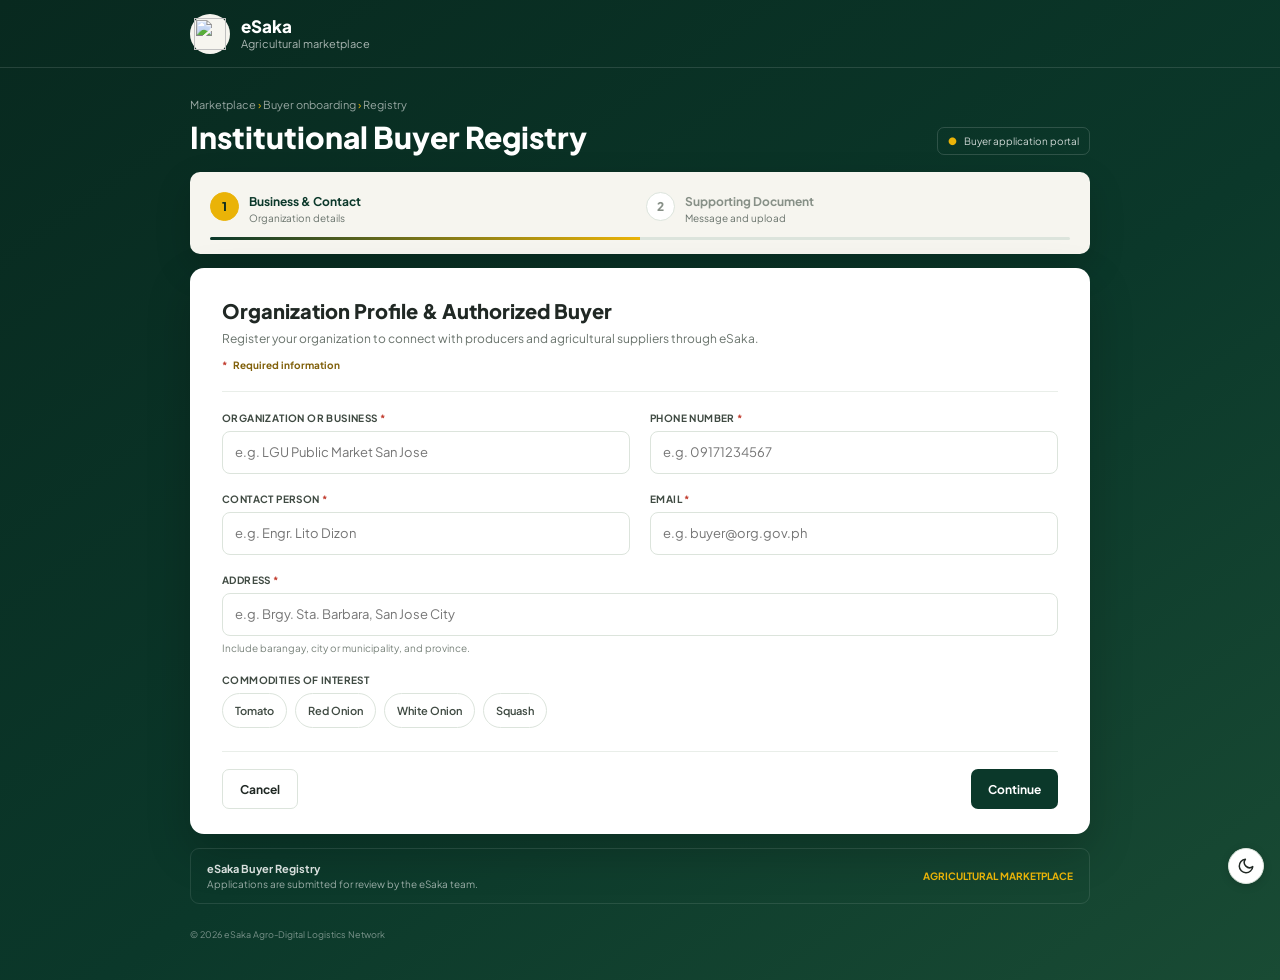
==== commit 289535d8: "feat: implement custom UI feedback system with toast notifications and modal dialogs" ====
--- a/frontend/buyer-registry.html
+++ b/frontend/buyer-registry.html
@@ -2,6 +2,7 @@
 <html lang="en">
 <head>
   <link rel="stylesheet" href="assets/css/app-enhancements.css">
+  <script src="assets/js/ui-feedback.js"></script>
   <script src="assets/js/app-enhancements.js" defer></script>
 <meta charset="UTF-8">
 <meta name="viewport" content="width=device-width, initial-scale=1.0">
--- a/frontend/assets/css/app-enhancements.css
+++ b/frontend/assets/css/app-enhancements.css
@@ -76,10 +76,14 @@
 
 .theme-toggle {
   flex: none;
-  min-height: 36px;
-  padding: 7px 12px;
+  display: inline-flex;
+  align-items: center;
+  justify-content: center;
+  width: 36px;
+  height: 36px;
+  padding: 0;
   border: 1px solid var(--border, #dfe8e3);
-  border-radius: 9px;
+  border-radius: 50%;
   background: var(--white, #fff);
   color: var(--ink, #10261d);
   font: inherit;
@@ -90,9 +94,10 @@
 
 body > .theme-toggle {
   position: fixed;
-  top: 16px;
+  bottom: 16px;
   right: 16px;
-  z-index: 5000;
+  z-index: 900;
+  box-shadow: 0 2px 8px rgba(0, 0, 0, .15);
 }
 
 #apiLoadingProgress {
@@ -150,3 +155,89 @@
     animation-duration: 1.8s;
   }
 }
+
+/* Uniform dark-mode readability across all roles */
+html[data-theme="dark"] body.pc-modern,
+html[data-theme="dark"] body {
+  --white: #202923;
+  --cream: #151b18;
+  --ink: #e5ece7;
+  --neutral: #e5ece7;
+  --muted: #a4b2a9;
+  --border: #3b4941;
+  --border-light: #344139;
+  --green-light: #2b3b31;
+  --primary: #7fd69a;
+  --pc-secondary: #a4b2a9;
+  --gold: #e6c36a;
+}
+
+html[data-theme="dark"] .topbar,
+html[data-theme="dark"] body.pc-modern .topbar,
+html[data-theme="dark"] .main-header,
+html[data-theme="dark"] .notification-dropdown,
+html[data-theme="dark"] .notification-header,
+html[data-theme="dark"] .notification-item,
+html[data-theme="dark"] .pc-panel,
+html[data-theme="dark"] .pc-kpi-card,
+html[data-theme="dark"] .alert-card,
+html[data-theme="dark"] .map-legend,
+html[data-theme="dark"] .modal-content,
+html[data-theme="dark"] .modal-header,
+html[data-theme="dark"] .modal-footer,
+html[data-theme="dark"] .dropdown-menu,
+html[data-theme="dark"] .pagination,
+html[data-theme="dark"] .filter-bar,
+html[data-theme="dark"] .toolbar {
+  background: #202923 !important;
+  color: #e5ece7 !important;
+  border-color: #3b4941 !important;
+}
+
+html[data-theme="dark"] .user-name,
+html[data-theme="dark"] .user-role,
+html[data-theme="dark"] .section-heading,
+html[data-theme="dark"] .eyebrow,
+html[data-theme="dark"] .map-legend,
+html[data-theme="dark"] .map-legend span,
+html[data-theme="dark"] .card-header,
+html[data-theme="dark"] .card-header *,
+html[data-theme="dark"] .card h1,
+html[data-theme="dark"] .card h2,
+html[data-theme="dark"] .card h3,
+html[data-theme="dark"] .card h4,
+html[data-theme="dark"] .card p,
+html[data-theme="dark"] .card strong,
+html[data-theme="dark"] .card-subtitle,
+html[data-theme="dark"] .summary-label,
+html[data-theme="dark"] .help-text,
+html[data-theme="dark"] .alert-desc,
+html[data-theme="dark"] .pc-panel *,
+html[data-theme="dark"] .pc-kpi-card *,
+html[data-theme="dark"] .notification-dropdown *,
+html[data-theme="dark"] .alert-card *,
+html[data-theme="dark"] .modal-box *,
+html[data-theme="dark"] .modal-content * {
+  color: #e5ece7;
+}
+
+html[data-theme="dark"] .user-role,
+html[data-theme="dark"] .card-subtitle,
+html[data-theme="dark"] .summary-label,
+html[data-theme="dark"] .help-text,
+html[data-theme="dark"] .alert-desc {
+  color: #a4b2a9;
+}
+
+html[data-theme="dark"] .section-heading,
+html[data-theme="dark"] .eyebrow {
+  color: #7fd69a;
+}
+
+html[data-theme="dark"] .leaflet-popup-content-wrapper,
+html[data-theme="dark"] .leaflet-popup-tip,
+html[data-theme="dark"] .leaflet-control,
+html[data-theme="dark"] .leaflet-bar a {
+  background: #202923 !important;
+  color: #e5ece7 !important;
+}
